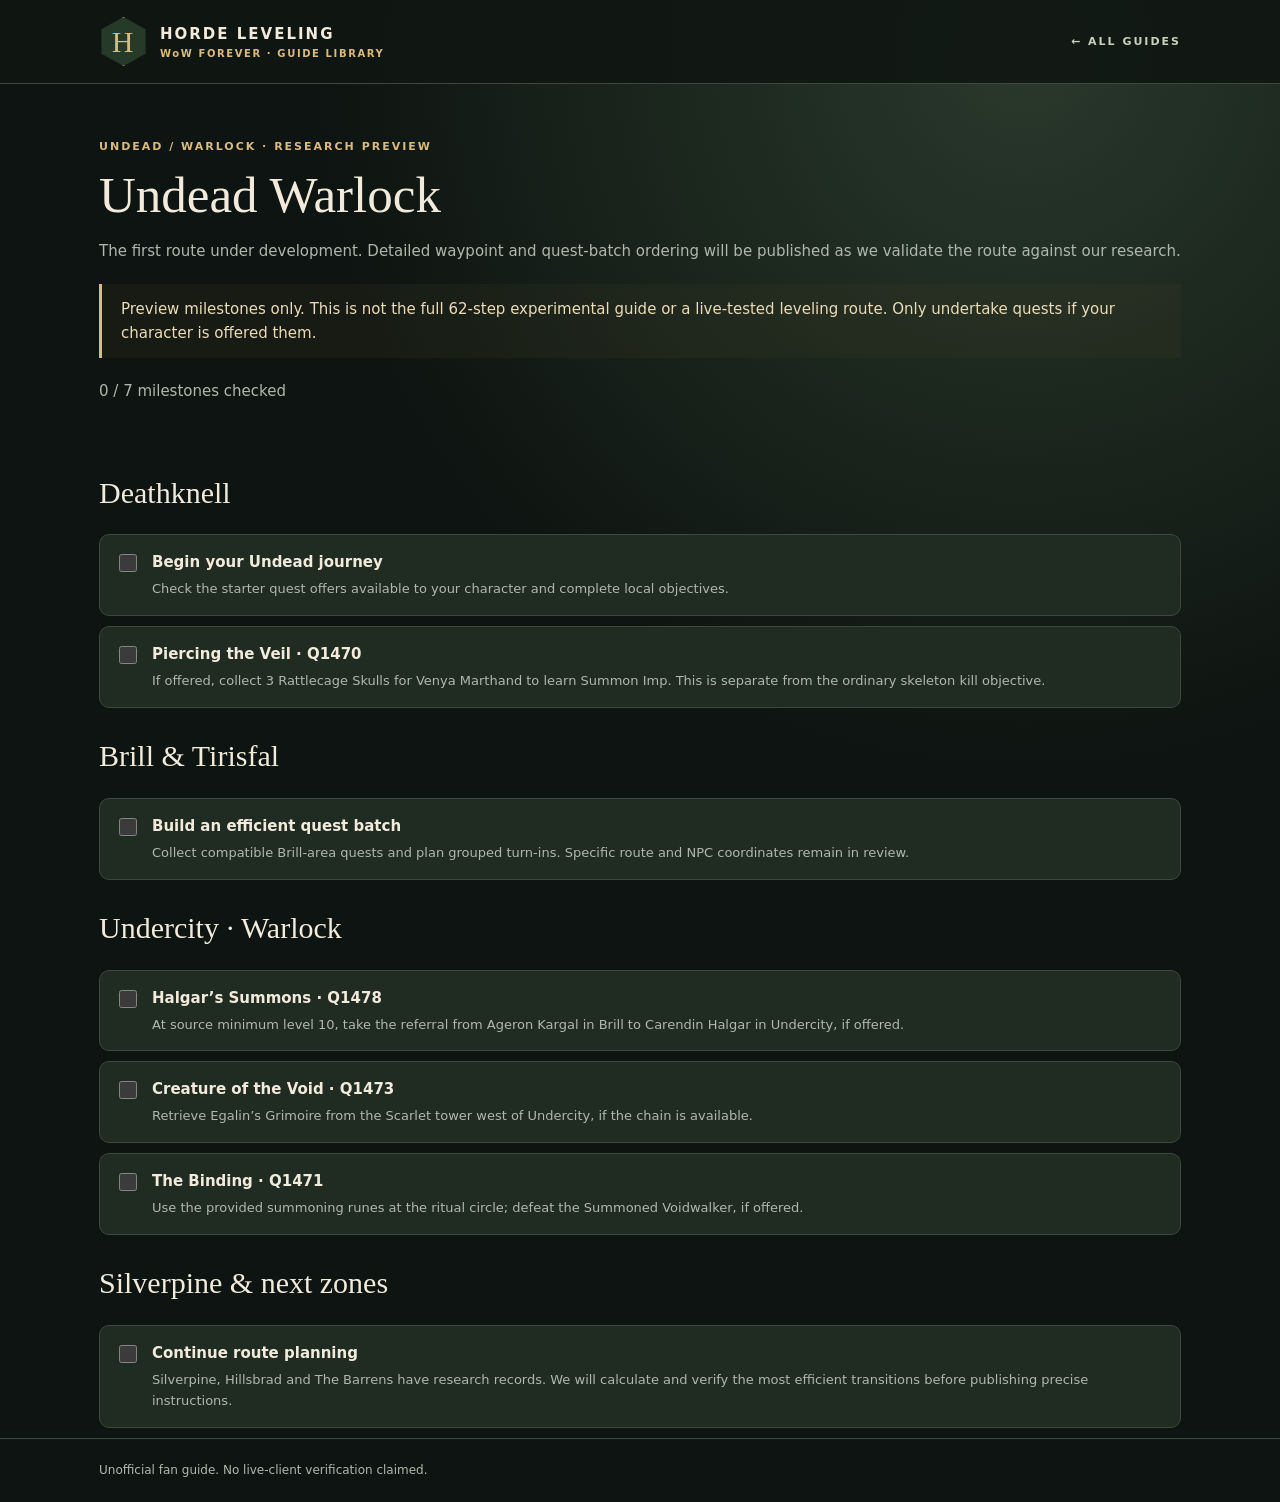
==== guide.html @ d4e2f4da "Add files via upload" ====
<!doctype html><html lang="en"><head><meta charset="utf-8"><meta name="viewport" content="width=device-width,initial-scale=1"><title>Undead Warlock · WoW Forever Horde</title><link rel="stylesheet" href="styles.css"><script src="guide.js" defer></script></head><body><header><div class="wrap top"><a class="logo" href="./"><span class="crest">H</span><span>HORDE LEVELING<small>WoW FOREVER · GUIDE LIBRARY</small></span></a><a class="nav" href="./">← ALL GUIDES</a></div></header><main class="wrap"><div class="guide-head"><div class="kicker">UNDEAD / WARLOCK · RESEARCH PREVIEW</div><h1>Undead Warlock</h1><p>The first route under development. Detailed waypoint and quest-batch ordering will be published as we validate the route against our research.</p><div class="notice">Preview milestones only. This is not the full 62-step experimental guide or a live-tested leveling route. Only undertake quests if your character is offered them.</div><p id="progress">0 steps checked</p></div><div id="guide"></div></main><footer><div class="wrap">Unofficial fan guide. No live-client verification claimed.</div></footer></body></html>
---- styles.css ----
:root{color-scheme:dark;--bg:#0e1411;--panel:#19221b;--muted:#b0b8ac;--gold:#dbba7c;--line:#3b493e}*{box-sizing:border-box}body{margin:0;background:radial-gradient(circle at 80% 4%,#29392b 0,transparent 40%),var(--bg);color:#f2ebdc;font:15px/1.6 system-ui,Segoe UI,sans-serif}a{color:var(--gold);text-decoration:none}a:hover{text-decoration:underline}.wrap{max-width:1130px;margin:auto;padding:0 24px}header{border-bottom:1px solid var(--line);background:#101712e8}.top{display:flex;justify-content:space-between;align-items:center;padding-top:17px;padding-bottom:17px;gap:12px}.logo{display:flex;align-items:center;gap:12px;font-weight:750;letter-spacing:2px;color:#f2ebdc}.logo small{display:block;color:var(--gold);letter-spacing:1.6px;font-size:10px}.crest{font:30px Georgia,serif;color:var(--gold);width:49px;height:49px;border:1px solid #8d7c55;background:#263a29;display:grid;place-items:center;clip-path:polygon(50% 0,95% 25%,95% 75%,50% 100%,5% 75%,5% 25%)}.nav,.eyebrow,.kicker{font-size:11px;font-weight:750;letter-spacing:2px}.nav{color:#c9d0be}.eyebrow,.kicker{color:var(--gold)}.hero{padding:85px 0 60px}.hero h1{font:normal clamp(42px,6vw,76px)/1.08 Georgia,serif;letter-spacing:-2px;margin:17px 0}.hero h1 em{color:var(--gold)}.hero p{color:var(--muted);max-width:700px;font-size:17px}.chips{display:flex;flex-wrap:wrap;gap:9px;margin-top:25px}.chips span{border:1px solid #57573e;color:#ead4a6;padding:6px 12px;border-radius:30px;font-size:12px}.columns{display:grid;grid-template-columns:1.6fr 1fr;gap:18px}.panel,.guide-card{background:linear-gradient(135deg,#1c271e,#151b17);border:1px solid var(--line);border-radius:16px;padding:31px}.panel h2,.library h2,.guide-card h3{font:normal 35px Georgia,serif;margin:12px 0}.panel p,.guide-card p,.three p{color:var(--muted)}.panel h3{font-size:12px;text-transform:uppercase;letter-spacing:1.4px;margin:26px 0 12px}.options{display:grid;grid-template-columns:repeat(4,1fr);gap:9px}.options button{border-radius:9px;padding:12px 5px;border:1px solid #495a4b;background:#273329;color:#f4eee0;cursor:pointer;font:inherit;font-size:12px}.options button[aria-pressed=true]{border-color:var(--gold);background:#514a31}.options button:focus-visible,.cta:focus-visible{outline:2px solid var(--gold);outline-offset:3px}.result{margin-top:27px;border:1px solid #60583b;border-radius:10px;background:#323023;padding:17px;color:#e9e2cd;min-height:110px}.result p{font-size:13px;margin:4px 0 12px}.cta{display:inline-block;color:#181c17;background:var(--gold);font-weight:750;font-size:13px;border-radius:8px;padding:10px 17px;margin-top:12px}.cta:hover{background:#f2cf86;text-decoration:none}.metric{border-top:1px solid var(--line);display:flex;align-items:center;gap:17px;padding:18px 0}.metric b{font:normal 35px Georgia,serif;color:var(--gold);min-width:66px}.metric span{font-size:13px;color:var(--muted)}.footnote{font-size:12px;border-top:1px solid var(--line);padding-top:18px}.library{padding:77px 0}.guide-card{max-width:660px;margin-top:22px}.guide-card h3{font-size:30px}.steps{border-top:1px solid var(--line);padding:35px 0 80px}.three{display:grid;grid-template-columns:repeat(3,1fr);gap:32px;margin-top:24px}.three span{color:var(--gold)}.three h3{font:normal 24px Georgia,serif;margin:8px 0}.three p{font-size:13px}footer{border-top:1px solid var(--line);padding:22px 0;color:var(--muted);font-size:12px}.guide-head{padding:54px 0 27px}.guide-head h1{font:normal 51px Georgia,serif;margin:10px 0}.guide-head p{color:var(--muted)}.notice{border-left:3px solid var(--gold);background:#443b242f;padding:13px 19px;color:#eadbb9;margin:21px 0}.chapter{margin-top:31px}.chapter h2{font:normal 30px Georgia,serif}.task{display:flex;gap:12px;border:1px solid var(--line);border-radius:10px;background:#202b22;margin:10px 0;padding:15px}.task input{accent-color:var(--gold);width:18px;height:18px;flex-shrink:0;margin-top:4px}.task b{display:block}.task small{color:var(--gold)}.task p{color:var(--muted);margin:5px 0 0;font-size:13px}.task.done{opacity:.6}.task.done b{text-decoration:line-through}@media(max-width:840px){.columns{grid-template-columns:1fr}.hero{padding:55px 0}.three{grid-template-columns:1fr}}@media(max-width:480px){.options{grid-template-columns:repeat(2,1fr)}.panel,.guide-card{padding:20px}.hero h1{letter-spacing:-1px}.nav{font-size:9px}}
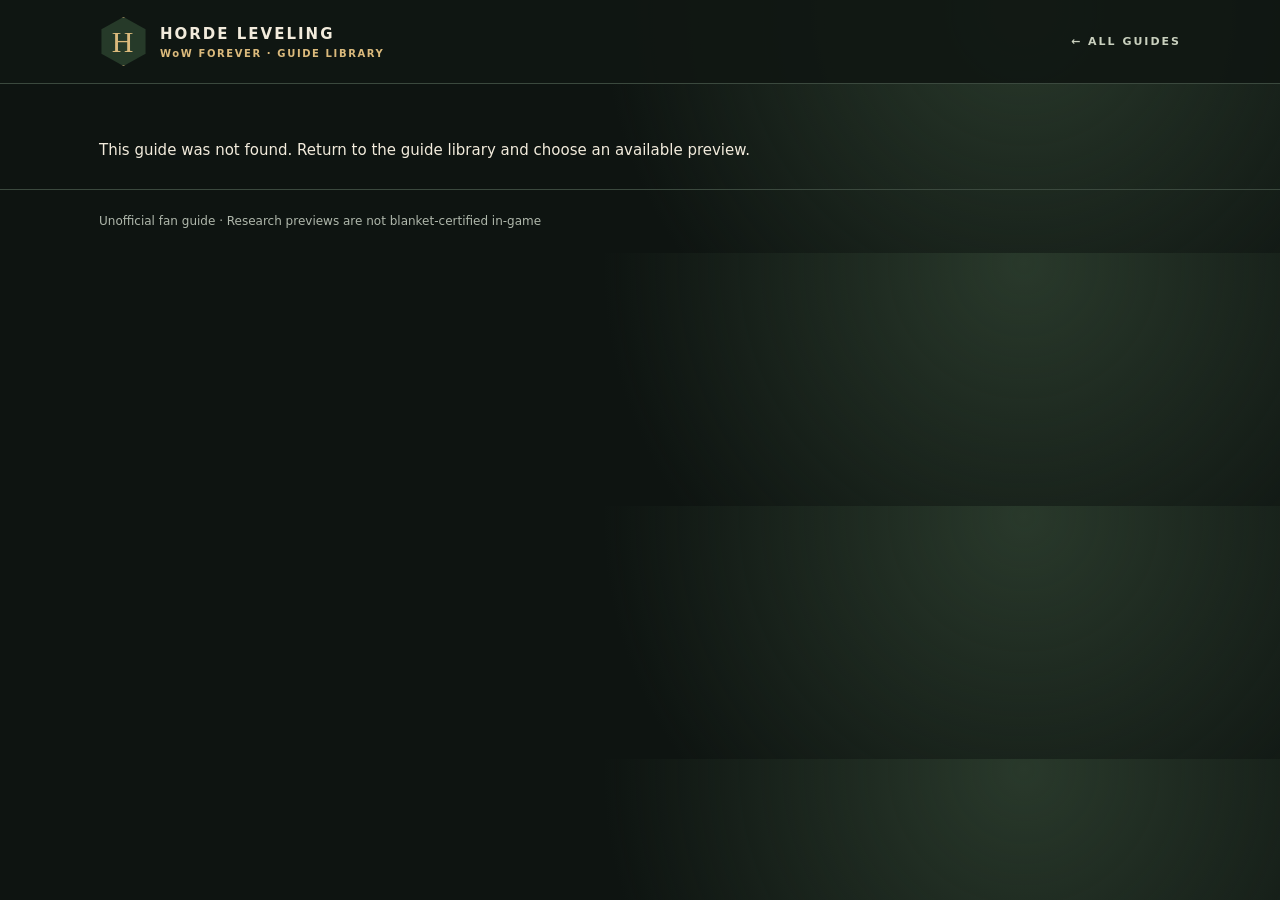
==== commit 32b23830: "Add files via upload" ====
--- a/guide.html
+++ b/guide.html
@@ -1 +1,23 @@
-<!doctype html><html lang="en"><head><meta charset="utf-8"><meta name="viewport" content="width=device-width,initial-scale=1"><title>Undead Warlock · WoW Forever Horde</title><link rel="stylesheet" href="styles.css"><script src="guide.js" defer></script></head><body><header><div class="wrap top"><a class="logo" href="./"><span class="crest">H</span><span>HORDE LEVELING<small>WoW FOREVER · GUIDE LIBRARY</small></span></a><a class="nav" href="./">← ALL GUIDES</a></div></header><main class="wrap"><div class="guide-head"><div class="kicker">UNDEAD / WARLOCK · RESEARCH PREVIEW</div><h1>Undead Warlock</h1><p>The first route under development. Detailed waypoint and quest-batch ordering will be published as we validate the route against our research.</p><div class="notice">Preview milestones only. This is not the full 62-step experimental guide or a live-tested leveling route. Only undertake quests if your character is offered them.</div><p id="progress">0 steps checked</p></div><div id="guide"></div></main><footer><div class="wrap">Unofficial fan guide. No live-client verification claimed.</div></footer></body></html>
+<!doctype html>
+<html lang="en">
+<head>
+  <meta charset="utf-8">
+  <meta name="viewport" content="width=device-width,initial-scale=1">
+  <title>Leveling Guide · WoW Forever Horde</title>
+  <link rel="stylesheet" href="styles.css">
+  <script src="guide.js" defer></script>
+</head>
+<body>
+  <header>
+    <div class="wrap top">
+      <a class="logo" href="./"><span class="crest">H</span><span>HORDE LEVELING<small>WoW FOREVER · GUIDE LIBRARY</small></span></a>
+      <a class="nav" href="./">← ALL GUIDES</a>
+    </div>
+  </header>
+  <main class="wrap">
+    <div class="guide-head" id="guide-head"><p>Loading guide…</p></div>
+    <div id="guide"></div>
+  </main>
+  <footer><div class="wrap">Unofficial fan guide · Research previews are not blanket-certified in-game</div></footer>
+</body>
+</html>
--- a/styles.css
+++ b/styles.css
@@ -1 +1,10 @@
 :root{color-scheme:dark;--bg:#0e1411;--panel:#19221b;--muted:#b0b8ac;--gold:#dbba7c;--line:#3b493e}*{box-sizing:border-box}body{margin:0;background:radial-gradient(circle at 80% 4%,#29392b 0,transparent 40%),var(--bg);color:#f2ebdc;font:15px/1.6 system-ui,Segoe UI,sans-serif}a{color:var(--gold);text-decoration:none}a:hover{text-decoration:underline}.wrap{max-width:1130px;margin:auto;padding:0 24px}header{border-bottom:1px solid var(--line);background:#101712e8}.top{display:flex;justify-content:space-between;align-items:center;padding-top:17px;padding-bottom:17px;gap:12px}.logo{display:flex;align-items:center;gap:12px;font-weight:750;letter-spacing:2px;color:#f2ebdc}.logo small{display:block;color:var(--gold);letter-spacing:1.6px;font-size:10px}.crest{font:30px Georgia,serif;color:var(--gold);width:49px;height:49px;border:1px solid #8d7c55;background:#263a29;display:grid;place-items:center;clip-path:polygon(50% 0,95% 25%,95% 75%,50% 100%,5% 75%,5% 25%)}.nav,.eyebrow,.kicker{font-size:11px;font-weight:750;letter-spacing:2px}.nav{color:#c9d0be}.eyebrow,.kicker{color:var(--gold)}.hero{padding:85px 0 60px}.hero h1{font:normal clamp(42px,6vw,76px)/1.08 Georgia,serif;letter-spacing:-2px;margin:17px 0}.hero h1 em{color:var(--gold)}.hero p{color:var(--muted);max-width:700px;font-size:17px}.chips{display:flex;flex-wrap:wrap;gap:9px;margin-top:25px}.chips span{border:1px solid #57573e;color:#ead4a6;padding:6px 12px;border-radius:30px;font-size:12px}.columns{display:grid;grid-template-columns:1.6fr 1fr;gap:18px}.panel,.guide-card{background:linear-gradient(135deg,#1c271e,#151b17);border:1px solid var(--line);border-radius:16px;padding:31px}.panel h2,.library h2,.guide-card h3{font:normal 35px Georgia,serif;margin:12px 0}.panel p,.guide-card p,.three p{color:var(--muted)}.panel h3{font-size:12px;text-transform:uppercase;letter-spacing:1.4px;margin:26px 0 12px}.options{display:grid;grid-template-columns:repeat(4,1fr);gap:9px}.options button{border-radius:9px;padding:12px 5px;border:1px solid #495a4b;background:#273329;color:#f4eee0;cursor:pointer;font:inherit;font-size:12px}.options button[aria-pressed=true]{border-color:var(--gold);background:#514a31}.options button:focus-visible,.cta:focus-visible{outline:2px solid var(--gold);outline-offset:3px}.result{margin-top:27px;border:1px solid #60583b;border-radius:10px;background:#323023;padding:17px;color:#e9e2cd;min-height:110px}.result p{font-size:13px;margin:4px 0 12px}.cta{display:inline-block;color:#181c17;background:var(--gold);font-weight:750;font-size:13px;border-radius:8px;padding:10px 17px;margin-top:12px}.cta:hover{background:#f2cf86;text-decoration:none}.metric{border-top:1px solid var(--line);display:flex;align-items:center;gap:17px;padding:18px 0}.metric b{font:normal 35px Georgia,serif;color:var(--gold);min-width:66px}.metric span{font-size:13px;color:var(--muted)}.footnote{font-size:12px;border-top:1px solid var(--line);padding-top:18px}.library{padding:77px 0}.guide-card{max-width:660px;margin-top:22px}.guide-card h3{font-size:30px}.steps{border-top:1px solid var(--line);padding:35px 0 80px}.three{display:grid;grid-template-columns:repeat(3,1fr);gap:32px;margin-top:24px}.three span{color:var(--gold)}.three h3{font:normal 24px Georgia,serif;margin:8px 0}.three p{font-size:13px}footer{border-top:1px solid var(--line);padding:22px 0;color:var(--muted);font-size:12px}.guide-head{padding:54px 0 27px}.guide-head h1{font:normal 51px Georgia,serif;margin:10px 0}.guide-head p{color:var(--muted)}.notice{border-left:3px solid var(--gold);background:#443b242f;padding:13px 19px;color:#eadbb9;margin:21px 0}.chapter{margin-top:31px}.chapter h2{font:normal 30px Georgia,serif}.task{display:flex;gap:12px;border:1px solid var(--line);border-radius:10px;background:#202b22;margin:10px 0;padding:15px}.task input{accent-color:var(--gold);width:18px;height:18px;flex-shrink:0;margin-top:4px}.task b{display:block}.task small{color:var(--gold)}.task p{color:var(--muted);margin:5px 0 0;font-size:13px}.task.done{opacity:.6}.task.done b{text-decoration:line-through}@media(max-width:840px){.columns{grid-template-columns:1fr}.hero{padding:55px 0}.three{grid-template-columns:1fr}}@media(max-width:480px){.options{grid-template-columns:repeat(2,1fr)}.panel,.guide-card{padding:20px}.hero h1{letter-spacing:-1px}.nav{font-size:9px}}
+
+/* Data-driven guide engine additions */
+.guide-cards{display:grid;grid-template-columns:repeat(auto-fit,minmax(min(100%,320px),1fr));gap:17px;margin-top:20px}
+.guide-cards .guide-card{margin-top:0;max-width:none}
+.guide-version{font-size:12px;color:var(--muted);line-height:1.6}
+.chapter>.muted{color:var(--muted);margin-top:-8px;font-size:13px}
+.task{align-items:flex-start}.task .step-body{min-width:0}.task small{display:block;text-transform:uppercase;letter-spacing:.06em;margin-bottom:5px;font-size:11px}.task .step-extra{color:#ead4a6;font-style:italic}
+.planning-note{border-style:dashed;background:#22291f;opacity:.94}.planning-note .note-mark{display:inline-grid;place-items:center;flex-shrink:0;color:var(--gold);border:1px solid #6c6645;border-radius:50%;width:20px;height:20px;font-size:13px;margin-top:2px}
+#progress{color:var(--gold);font-size:13px;font-weight:700}
